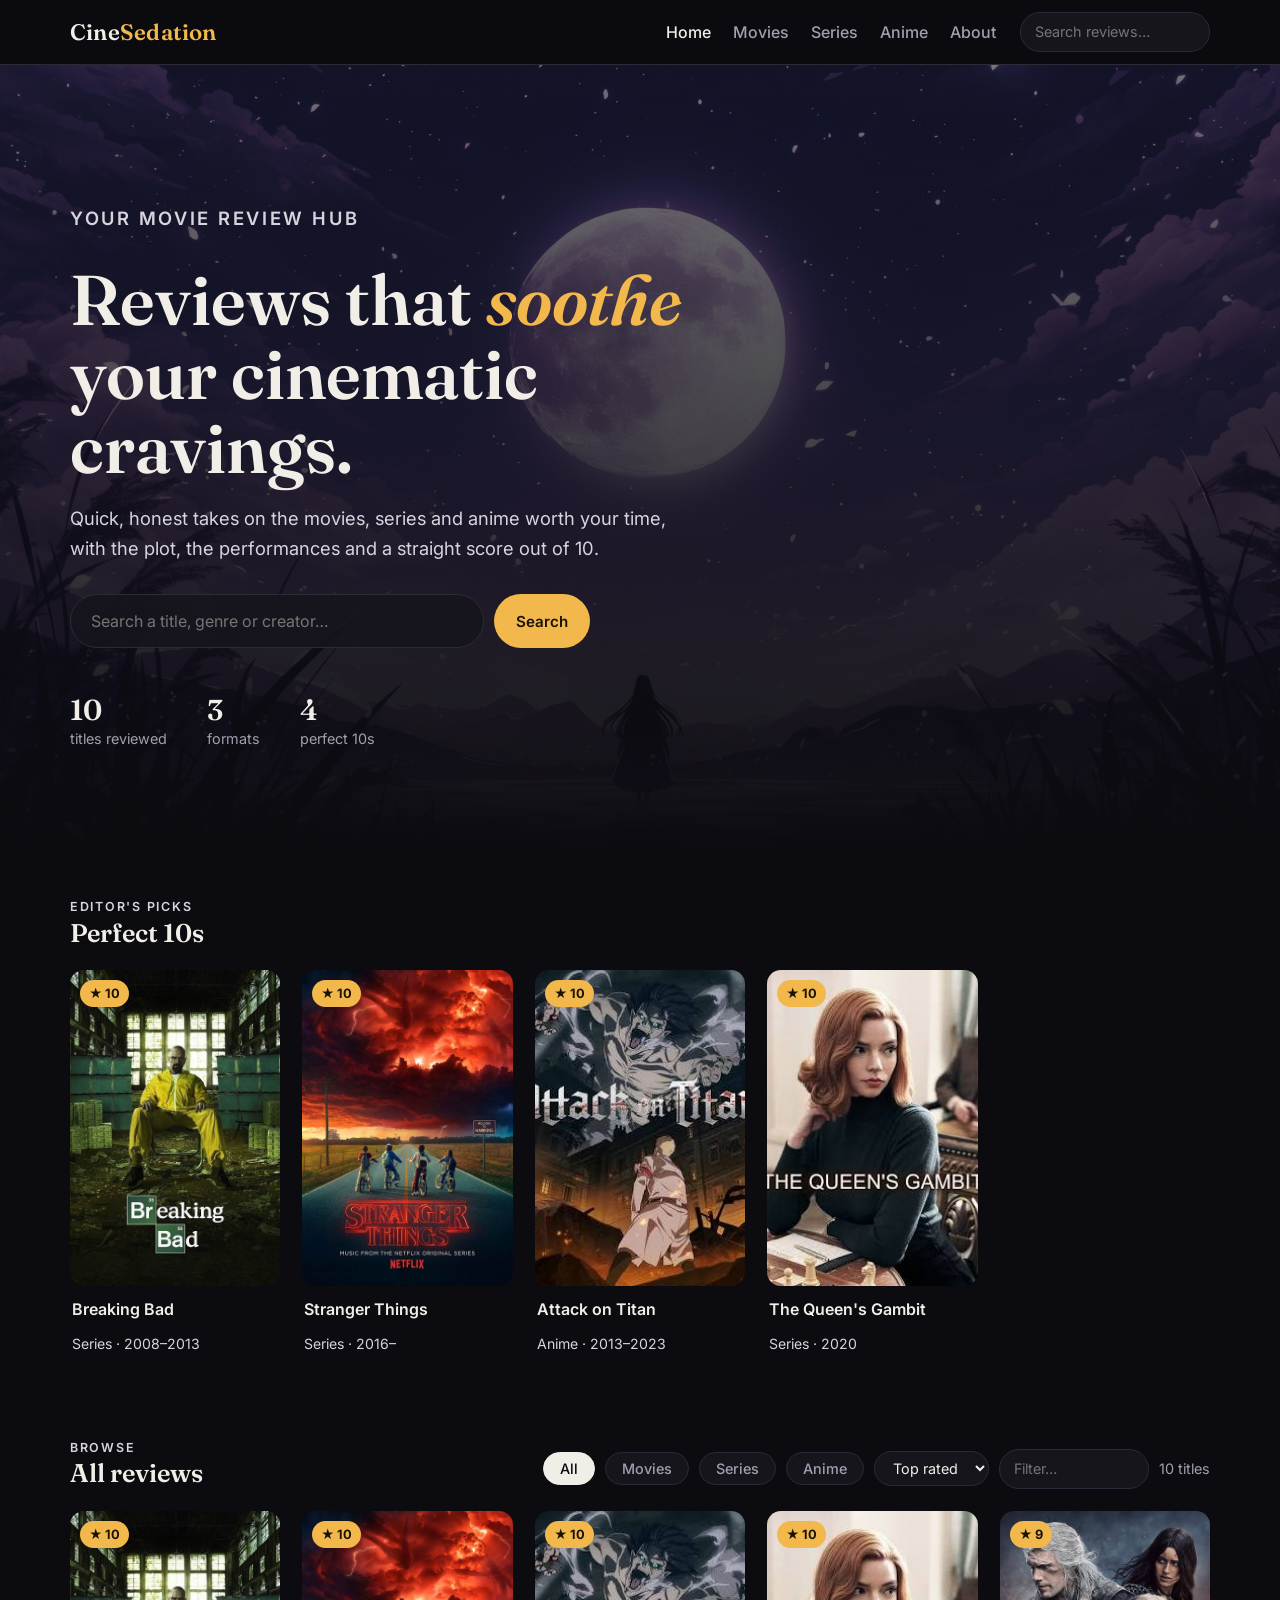
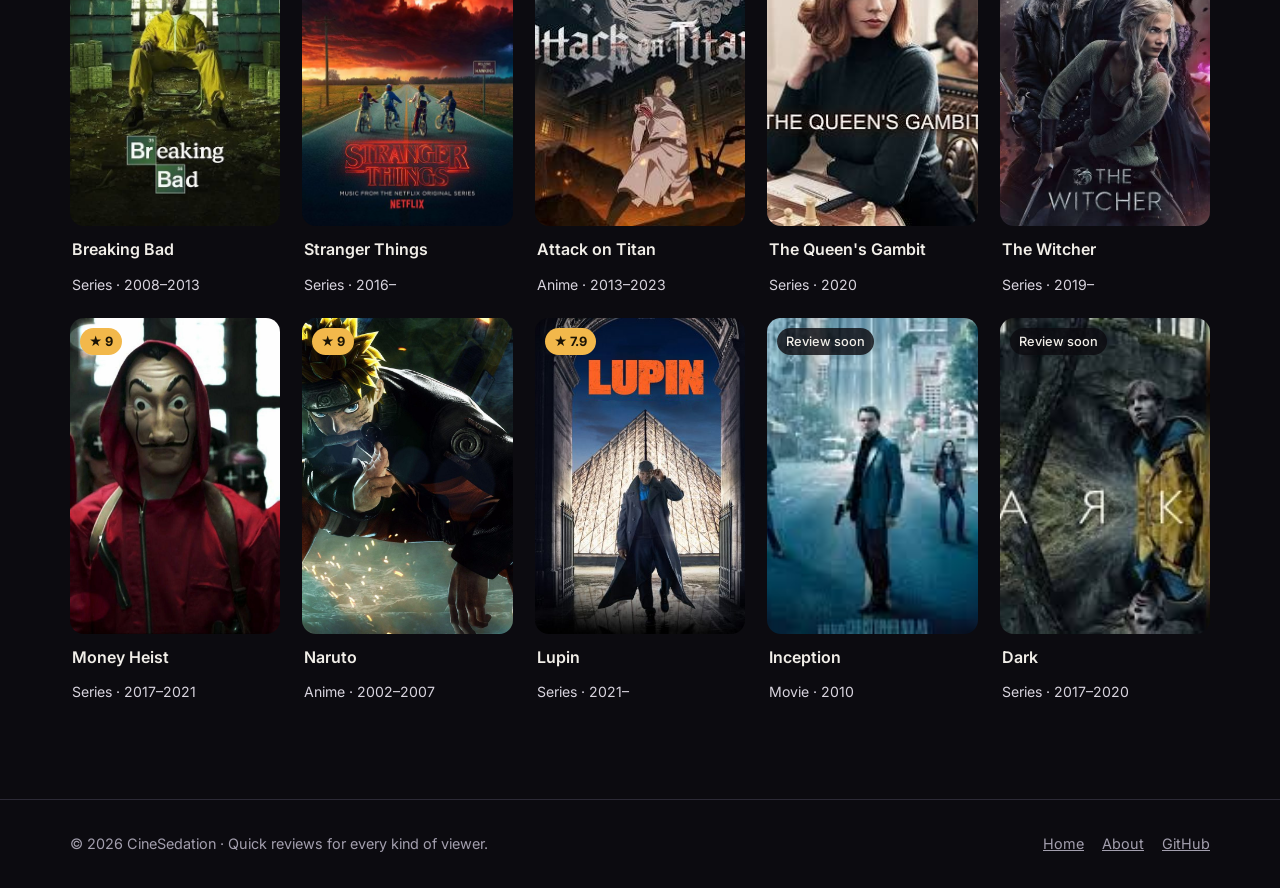
==== index.html @ 93fdcce1 "Rebuild CineSedation as a complete, responsive review site - One shared design and layout across hom" ====
<!DOCTYPE html>
<html lang="en">
<head>
  <meta charset="UTF-8">
  <meta name="viewport" content="width=device-width, initial-scale=1.0">
  <title>CineSedation · Movie, Series & Anime Reviews</title>
  <meta name="description" content="Quick, honest reviews of movies, TV series and anime. Find your next watch on CineSedation.">
  <meta property="og:title" content="CineSedation · Movie, Series & Anime Reviews">
  <meta property="og:description" content="Quick, honest reviews of movies, TV series and anime. Find your next watch on CineSedation.">
  <meta property="og:image" content="assets/img/hero-bg.jpg">
  <meta name="theme-color" content="#0c0b10">
  <link rel="icon" href="data:image/svg+xml,<svg xmlns=%22http://www.w3.org/2000/svg%22 viewBox=%220 0 100 100%22><text y=%22.9em%22 font-size=%2290%22>🎬</text></svg>">
  <link rel="preconnect" href="https://fonts.googleapis.com">
  <link rel="preconnect" href="https://fonts.gstatic.com" crossorigin>
  <link href="https://fonts.googleapis.com/css2?family=Fraunces:ital,opsz,wght@0,9..144,600;1,9..144,600&family=Inter:wght@400;500;600;700&display=swap" rel="stylesheet">
  <link rel="stylesheet" href="assets/css/style.css">
</head>
<body data-page="home">
  <a class="skip" href="#main">Skip to content</a>
  <header class="site-header">
    <div class="container">
      <a class="brand" href="index.html">Cine<span>Sedation</span></a>
      <ul class="nav" id="nav">
        <li><a href="index.html" aria-current="page">Home</a></li>
        <li><a href="index.html?type=Movie">Movies</a></li>
        <li><a href="index.html?type=Series">Series</a></li>
        <li><a href="index.html?type=Anime">Anime</a></li>
        <li><a href="about.html">About</a></li>
      </ul>
      <form class="nav-search" action="index.html" role="search">
        <input type="search" name="q" placeholder="Search reviews…" aria-label="Search reviews">
      </form>
      <button id="nav-toggle" aria-label="Menu" aria-expanded="false" aria-controls="nav">☰</button>
    </div>
  </header>
  <main id="main">
    <section class="hero">
      <div class="container">
        <p class="eyebrow">Your movie review hub</p>
        <h1>Reviews that <em>soothe</em> your cinematic cravings.</h1>
        <p>Quick, honest takes on the movies, series and anime worth your time, with the plot, the performances and a straight score out of 10.</p>
        <form id="hero-search" role="search">
          <input type="search" placeholder="Search a title, genre or creator…" aria-label="Search reviews" oninput="document.getElementById('search').value=this.value">
          <button class="btn" type="submit">Search</button>
        </form>
        <div class="stats">
          <div><strong id="stat-titles">10</strong>titles reviewed</div>
          <div><strong>3</strong>formats</div>
          <div><strong id="stat-tens">4</strong>perfect 10s</div>
        </div>
      </div>
    </section>

    <section class="container block">
      <div class="section-head">
        <div><p class="eyebrow">Editor's picks</p><h2>Perfect 10s</h2></div>
      </div>
      <div class="grid" id="picks"></div>
    </section>

    <section class="container block" id="browse">
      <div class="section-head">
        <div><p class="eyebrow">Browse</p><h2>All reviews</h2></div>
        <div class="filters">
          <button class="chip" data-type="All">All</button>
          <button class="chip" data-type="Movie">Movies</button>
          <button class="chip" data-type="Series">Series</button>
          <button class="chip" data-type="Anime">Anime</button>
          <label class="sr-only" for="sort">Sort by</label>
          <select id="sort"><option value="score">Top rated</option><option value="title">A–Z</option></select>
          <input type="search" id="search" placeholder="Filter…" aria-label="Filter reviews">
          <span id="count" aria-live="polite"></span>
        </div>
      </div>
      <div class="grid" id="grid"></div>
    </section>
  </main>
  <footer class="site-footer">
    <div class="container">
      <p>© <span id="year">2026</span> CineSedation · Quick reviews for every kind of viewer.</p>
      <nav><a href="index.html">Home</a><a href="about.html">About</a><a href="https://github.com/NAMAN-VERMA-02/web-development">GitHub</a></nav>
    </div>
  </footer>
  <script src="assets/js/data.js"></script>
  <script src="assets/js/app.js"></script>
</body>
</html>
---- assets/css/style.css ----
:root {
  --bg: #0c0b10;
  --surface: #16151c;
  --surface-2: #1f1d27;
  --line: #2c2a36;
  --text: #f1eee8;
  --muted: #a39fae;
  --gold: #f2b84b;
  --gold-ink: #1a1305;
  --radius: 14px;
  --max: 1180px;
  --serif: "Fraunces", Georgia, serif;
  --sans: "Inter", system-ui, -apple-system, "Segoe UI", sans-serif;
}

* { box-sizing: border-box; margin: 0; padding: 0; }
html { scroll-behavior: smooth; }
body { background: var(--bg); color: var(--text); font: 16px/1.65 var(--sans); min-height: 100vh; display: flex; flex-direction: column; }
main { flex: 1; }
img { max-width: 100%; display: block; }
a { color: inherit; }
:focus-visible { outline: 2px solid var(--gold); outline-offset: 3px; }
.container { width: 100%; max-width: var(--max); margin: 0 auto; padding: 0 20px; }
.muted { color: var(--muted); }
.small { font-size: .85rem; }
.skip { position: absolute; left: -999px; top: 8px; background: var(--gold); color: var(--gold-ink); padding: 8px 14px; border-radius: 8px; z-index: 100; }
.skip:focus { left: 8px; }

/* Header */
.site-header { position: sticky; top: 0; z-index: 50; background: rgba(12, 11, 16, .82); backdrop-filter: blur(12px); border-bottom: 1px solid var(--line); }
.site-header .container { display: flex; align-items: center; gap: 24px; height: 64px; }
.brand { font: 600 1.4rem var(--serif); text-decoration: none; letter-spacing: .01em; }
.brand span { color: var(--gold); }
.nav { display: flex; gap: 22px; margin-left: auto; list-style: none; }
.nav a { text-decoration: none; color: var(--muted); font-weight: 500; }
.nav a:hover, .nav a[aria-current="page"] { color: var(--text); }
.nav-search input { background: var(--surface); border: 1px solid var(--line); color: var(--text); border-radius: 999px; padding: 7px 14px; width: 190px; font: inherit; font-size: .9rem; }
#nav-toggle { display: none; margin-left: auto; background: none; border: 0; color: var(--text); font-size: 1.5rem; cursor: pointer; }

/* Buttons */
.btn { display: inline-flex; align-items: center; justify-content: center; gap: 6px; background: var(--gold); color: var(--gold-ink); border: 0; border-radius: 999px; padding: 11px 22px; font: 600 .95rem var(--sans); text-decoration: none; cursor: pointer; transition: transform .15s, filter .15s; }
.btn:hover { filter: brightness(1.08); transform: translateY(-1px); }
.btn-ghost { background: transparent; color: var(--text); border: 1px solid var(--line); }
.btn-ghost:hover { border-color: var(--gold); }

/* Hero */
.hero { position: relative; padding: 120px 0 100px; background: linear-gradient(180deg, rgba(12, 11, 16, .55), var(--bg)), url("../img/hero-bg.jpg") center/cover; }
.hero h1 { font: 600 clamp(2.4rem, 6vw, 4.4rem)/1.05 var(--serif); max-width: 14ch; }
.hero h1 em { color: var(--gold); font-style: italic; }
.hero p { color: #d8d4de; font-size: 1.15rem; max-width: 52ch; margin: 18px 0 30px; }
.hero form { display: flex; gap: 10px; max-width: 520px; }
.hero input { flex: 1; min-width: 0; background: rgba(22, 21, 28, .9); border: 1px solid var(--line); color: var(--text); border-radius: 999px; padding: 13px 20px; font: inherit; }
.stats { display: flex; gap: 40px; margin-top: 44px; color: var(--muted); font-size: .9rem; }
.stats strong { display: block; color: var(--text); font: 600 1.8rem var(--serif); }

/* Sections */
.block { padding-top: 36px; padding-bottom: 36px; }
.section-head { display: flex; flex-wrap: wrap; align-items: end; justify-content: space-between; gap: 16px; margin-bottom: 22px; }
h2 { font: 600 1.6rem/1.2 var(--serif); }
.eyebrow { text-transform: uppercase; letter-spacing: .14em; font-size: .78rem; color: var(--gold); font-weight: 600; }

/* Filters */
.filters { display: flex; flex-wrap: wrap; gap: 10px; align-items: center; }
.chip { background: var(--surface); color: var(--muted); border: 1px solid var(--line); border-radius: 999px; padding: 7px 16px; font: 500 .9rem var(--sans); cursor: pointer; }
.chip[aria-pressed="true"] { background: var(--text); color: var(--bg); border-color: var(--text); }
select { background: var(--surface); color: var(--text); border: 1px solid var(--line); border-radius: 999px; padding: 7px 14px; font: inherit; font-size: .9rem; }
#count { color: var(--muted); font-size: .9rem; }

/* Cards */
.grid { display: grid; grid-template-columns: repeat(auto-fill, minmax(180px, 1fr)); gap: 22px; }
.card { text-decoration: none; display: block; border-radius: var(--radius); }
.card-img { position: relative; aspect-ratio: 2 / 3; border-radius: var(--radius); overflow: hidden; background: var(--surface); }
.card-img img { width: 100%; height: 100%; object-fit: cover; transition: transform .4s ease; }
.card:hover .card-img img { transform: scale(1.05); }
.card-body { padding: 10px 2px 0; }
.card h3 { font-size: 1rem; font-weight: 600; }
.meta { color: var(--muted); font-size: .88rem; }
.badge { position: absolute; top: 10px; left: 10px; background: var(--gold); color: var(--gold-ink); font-weight: 700; font-size: .8rem; padding: 3px 9px; border-radius: 999px; }
.badge-muted { background: rgba(12, 11, 16, .8); color: var(--text); font-weight: 500; }
.empty { grid-column: 1 / -1; color: var(--muted); padding: 40px 0; text-align: center; }

/* Review page */
.review-hero { position: relative; padding: 70px 0 50px; overflow: hidden; isolation: isolate; }
.review-hero-bg { position: absolute; inset: -20px; background: center/cover; filter: blur(6px); opacity: .35; z-index: -2; }
.review-hero::after { content: ""; position: absolute; inset: 0; background: linear-gradient(180deg, transparent 30%, var(--bg)); z-index: -1; }
.review-hero-inner { display: grid; grid-template-columns: 240px 1fr; gap: 40px; align-items: end; }
.poster { width: 100%; aspect-ratio: 2 / 3; object-fit: cover; border-radius: var(--radius); box-shadow: 0 20px 50px rgba(0, 0, 0, .6); }
.review-hero h1 { font: 600 clamp(2.2rem, 5vw, 3.6rem)/1.05 var(--serif); margin: 6px 0 10px; }
.tagline { font-size: 1.15rem; color: #d8d4de; max-width: 55ch; margin-bottom: 8px; }
.tags { display: flex; flex-wrap: wrap; gap: 8px; list-style: none; margin: 16px 0 22px; }
.tags a { display: block; text-decoration: none; border: 1px solid var(--line); background: rgba(22, 21, 28, .7); border-radius: 999px; padding: 4px 12px; font-size: .85rem; }
.tags a:hover { border-color: var(--gold); }
.score { display: flex; align-items: center; gap: 14px; color: var(--muted); }
.score-num { font: 600 2.6rem/1 var(--serif); color: var(--gold); }
.score-num small { font-size: 1rem; color: var(--muted); }
.review-layout { display: grid; grid-template-columns: 1fr 340px; gap: 48px; align-items: start; }
.review-layout article .block { border-bottom: 1px solid var(--line); }
.block p { color: #d8d4de; margin-top: 10px; max-width: 70ch; }
.video { position: relative; aspect-ratio: 16 / 9; margin-top: 14px; border-radius: var(--radius); overflow: hidden; background: var(--surface); }
.video iframe { position: absolute; inset: 0; width: 100%; height: 100%; border: 0; }
aside { position: sticky; top: 84px; display: grid; gap: 18px; padding-top: 36px; }
.panel { background: var(--surface); border: 1px solid var(--line); border-radius: var(--radius); padding: 20px; display: grid; gap: 10px; }
.panel h2 { font-size: 1.15rem; }
.watch { display: flex; flex-wrap: wrap; gap: 8px; }
.rate { display: flex; gap: 4px; }
.rate button { background: none; border: 0; font-size: 2rem; line-height: 1; color: var(--line); cursor: pointer; transition: color .15s, transform .15s; }
.rate button.on { color: var(--gold); }
.rate button:hover { transform: scale(1.15); }
label { font-size: .85rem; color: var(--muted); }
.panel input, .panel textarea { width: 100%; background: var(--bg); border: 1px solid var(--line); color: var(--text); border-radius: 10px; padding: 10px 12px; font: inherit; resize: vertical; }
.user-reviews { list-style: none; display: grid; gap: 14px; margin-top: 16px; }
.user-reviews li:not(.muted) { background: var(--surface); border: 1px solid var(--line); border-radius: var(--radius); padding: 16px 18px; }
.user-reviews time { color: var(--muted); font-size: .85rem; margin-left: 10px; }
.user-reviews p { margin-top: 6px; white-space: pre-wrap; overflow-wrap: anywhere; }
.notfound { padding: 120px 20px; text-align: center; }
.notfound h1 { font: 600 3rem var(--serif); }
.notfound p { color: var(--muted); margin: 10px 0 24px; }

/* About */
.prose { max-width: 760px; padding-top: 60px; padding-bottom: 40px; }
.prose h1 { font: 600 clamp(2.2rem, 5vw, 3.4rem)/1.1 var(--serif); margin: 8px 0 18px; }
.prose h2 { margin: 40px 0 10px; }
.prose p, .prose li { color: #d8d4de; }
.prose p + p { margin-top: 14px; }
.prose ul { padding-left: 20px; display: grid; gap: 6px; margin-top: 10px; }
.prose strong { color: var(--text); }
.logo-plate { background: #fff; border-radius: var(--radius); padding: 16px; width: 200px; margin-bottom: 20px; }

/* Footer */
.site-footer { border-top: 1px solid var(--line); margin-top: 60px; padding: 32px 0; color: var(--muted); font-size: .9rem; }
.site-footer .container { display: flex; flex-wrap: wrap; justify-content: space-between; gap: 12px; }
.site-footer a { color: var(--muted); margin-left: 18px; }
.site-footer a:hover { color: var(--text); }

/* Responsive */
@media (max-width: 900px) {
  .review-layout { grid-template-columns: 1fr; gap: 0; }
  aside { position: static; }
}
@media (max-width: 720px) {
  #nav-toggle { display: block; }
  .nav, .nav-search { display: none; }
  .nav-open .nav { display: flex; flex-direction: column; position: absolute; top: 64px; left: 0; right: 0; background: var(--bg); padding: 16px 20px; border-bottom: 1px solid var(--line); margin: 0; }
  .hero { padding: 80px 0 60px; }
  .hero form { flex-direction: column; }
  .stats { gap: 24px; }
  .grid { grid-template-columns: repeat(2, 1fr); gap: 16px; }
  .review-hero-inner { grid-template-columns: 1fr; gap: 24px; }
  .poster { width: 160px; }
  .site-footer a { margin: 0 18px 0 0; }
}
@media (prefers-reduced-motion: reduce) {
  html { scroll-behavior: auto; }
  * { transition: none !important; }
}
.sr-only { position: absolute; width: 1px; height: 1px; overflow: hidden; clip: rect(0 0 0 0); white-space: nowrap; }
#search { background: var(--surface); color: var(--text); border: 1px solid var(--line); border-radius: 999px; padding: 7px 14px; font: inherit; font-size: .9rem; width: 150px; }
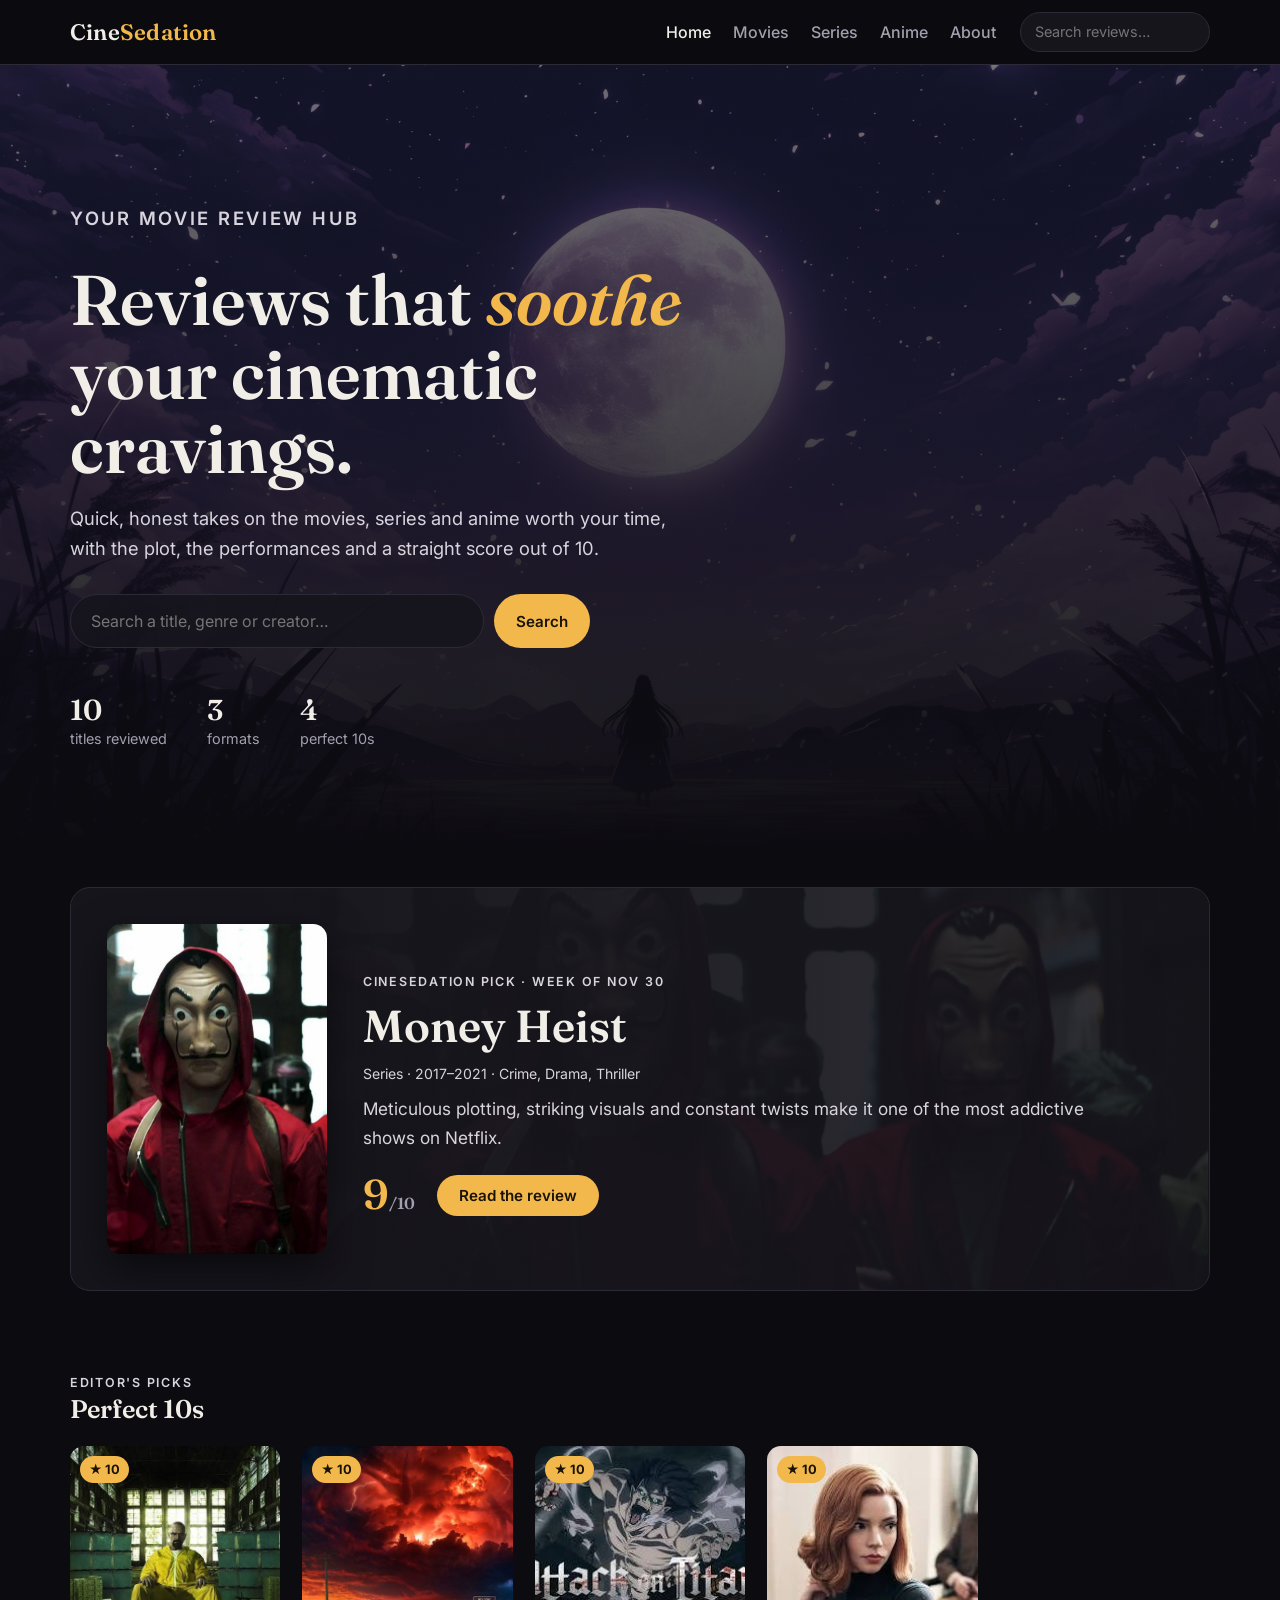
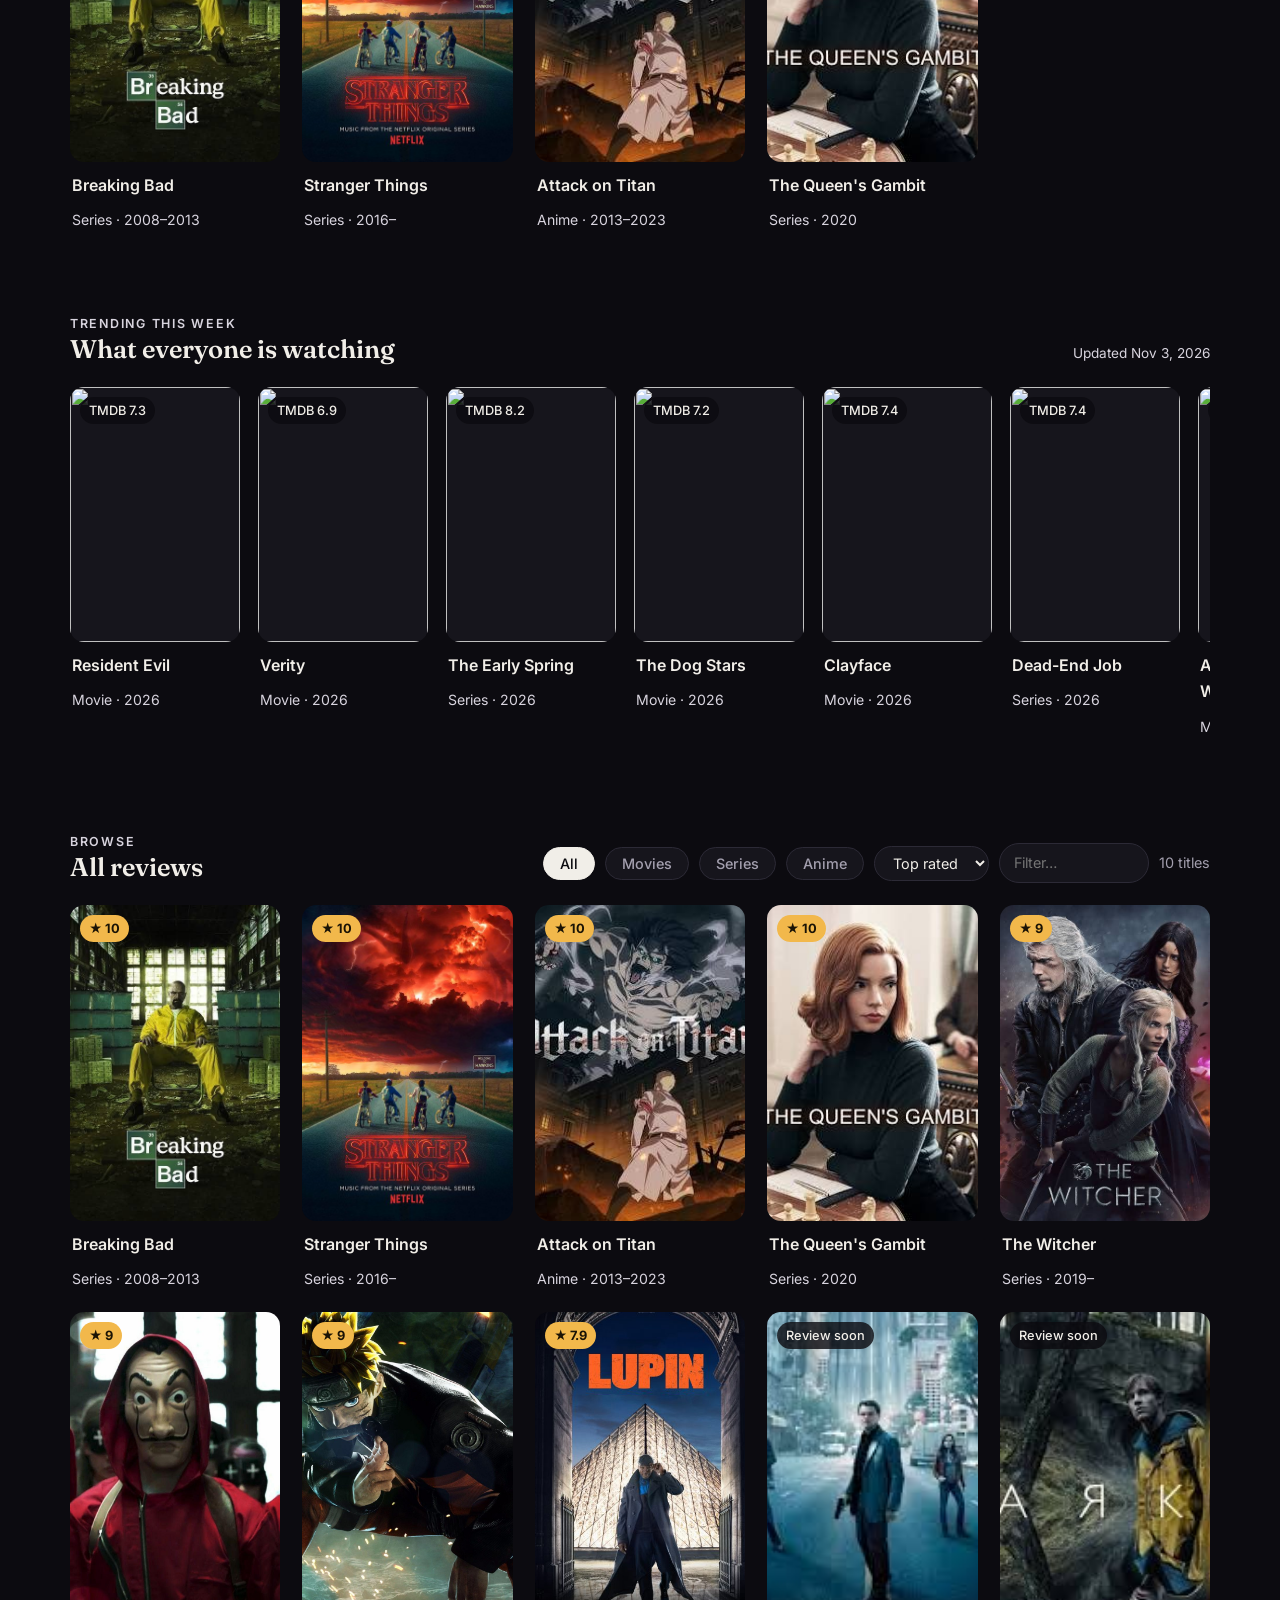
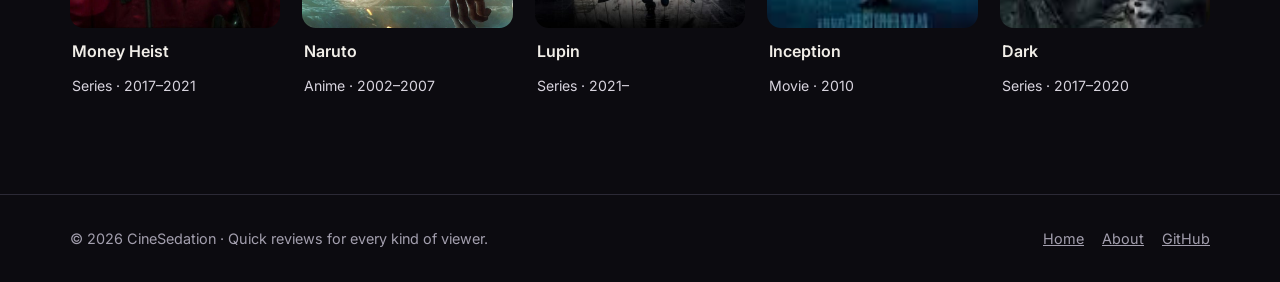
==== commit 1c919bd1: "Add Netflix and Prime Video rows, audience rating counts and pick of the week - Weekly script now al" ====
--- a/index.html
+++ b/index.html
@@ -51,11 +51,38 @@
       </div>
     </section>
 
+    <section class="container block" id="week-pick" aria-labelledby="week-pick-title"></section>
+
     <section class="container block">
       <div class="section-head">
         <div><p class="eyebrow">Editor's picks</p><h2>Perfect 10s</h2></div>
       </div>
       <div class="grid" id="picks"></div>
+    </section>
+
+    <section class="container block live-row" id="trending" hidden>
+      <div class="section-head">
+        <div><p class="eyebrow">Trending this week</p><h2>What everyone is watching</h2></div>
+        <p class="muted small live-updated"></p>
+      </div>
+      <div class="row"></div>
+    </section>
+
+    <section class="container block live-row" id="netflix" hidden>
+      <div class="section-head">
+        <div><p class="eyebrow eyebrow-netflix">Netflix India</p><h2>Popular on Netflix right now</h2></div>
+        <p class="muted small live-updated"></p>
+      </div>
+      <div class="row"></div>
+    </section>
+
+    <section class="container block live-row" id="prime" hidden>
+      <div class="section-head">
+        <div><p class="eyebrow eyebrow-prime">Prime Video India</p><h2>Popular on Prime Video right now</h2></div>
+        <p class="muted small live-updated"></p>
+      </div>
+      <div class="row"></div>
+      <p class="muted small tmdb-note">Live data and rating counts from <a href="https://www.themoviedb.org/" target="_blank" rel="noopener">TMDB</a>, updated every Monday. This site uses the TMDB API but is not endorsed or certified by TMDB.</p>
     </section>
 
     <section class="container block" id="browse">
@@ -81,6 +108,7 @@
       <nav><a href="index.html">Home</a><a href="about.html">About</a><a href="https://github.com/NAMAN-VERMA-02/web-development">GitHub</a></nav>
     </div>
   </footer>
+  <script src="assets/js/trending.js"></script>
   <script src="assets/js/data.js"></script>
   <script src="assets/js/app.js"></script>
 </body>
--- a/assets/css/style.css
+++ b/assets/css/style.css
@@ -155,3 +155,31 @@
 }
 .sr-only { position: absolute; width: 1px; height: 1px; overflow: hidden; clip: rect(0 0 0 0); white-space: nowrap; }
 #search { background: var(--surface); color: var(--text); border: 1px solid var(--line); border-radius: 999px; padding: 7px 14px; font: inherit; font-size: .9rem; width: 150px; }
+.tmdb-note { margin-top: 14px; }
+
+/* Live rows: one horizontal line of posters that scrolls inside itself */
+.row { display: grid; grid-auto-flow: column; grid-auto-columns: 170px; gap: 18px; overflow-x: auto; scroll-snap-type: x mandatory; padding-bottom: 12px; scrollbar-width: thin; scrollbar-color: var(--line) transparent; }
+.row .card { scroll-snap-align: start; }
+.audience { font-size: .8rem; }
+.eyebrow-netflix { color: #e50914; }
+.eyebrow-prime { color: #1fa7e0; }
+
+/* Pick of the week */
+.feature { position: relative; isolation: isolate; overflow: hidden; display: grid; grid-template-columns: 220px 1fr; gap: 36px; align-items: center; padding: 36px; border-radius: 20px; border: 1px solid var(--line); background: var(--surface); }
+.feature-bg { position: absolute; inset: 0; background: center/cover; opacity: .28; z-index: -2; }
+.feature::after { content: ""; position: absolute; inset: 0; background: linear-gradient(90deg, var(--surface) 15%, rgba(22, 21, 28, .55)); z-index: -1; }
+.feature-poster { width: 100%; aspect-ratio: 2 / 3; object-fit: cover; border-radius: var(--radius); box-shadow: 0 16px 40px rgba(0, 0, 0, .55); }
+.feature h2 { font-size: clamp(1.8rem, 4vw, 2.8rem); margin: 6px 0 4px; }
+.feature-verdict { color: #d8d4de; font-size: 1.08rem; max-width: 60ch; margin: 14px 0 22px; }
+.feature-actions { display: flex; align-items: center; gap: 22px; }
+
+/* Score pair on review page */
+.scores { display: flex; flex-wrap: wrap; gap: 32px; }
+.score span:last-child { line-height: 1.35; font-size: .9rem; }
+.score-audience { color: var(--text); }
+
+@media (max-width: 720px) {
+  .row { grid-auto-columns: 42%; }
+  .feature { grid-template-columns: 1fr; padding: 22px; gap: 20px; }
+  .feature-poster { width: 140px; }
+}
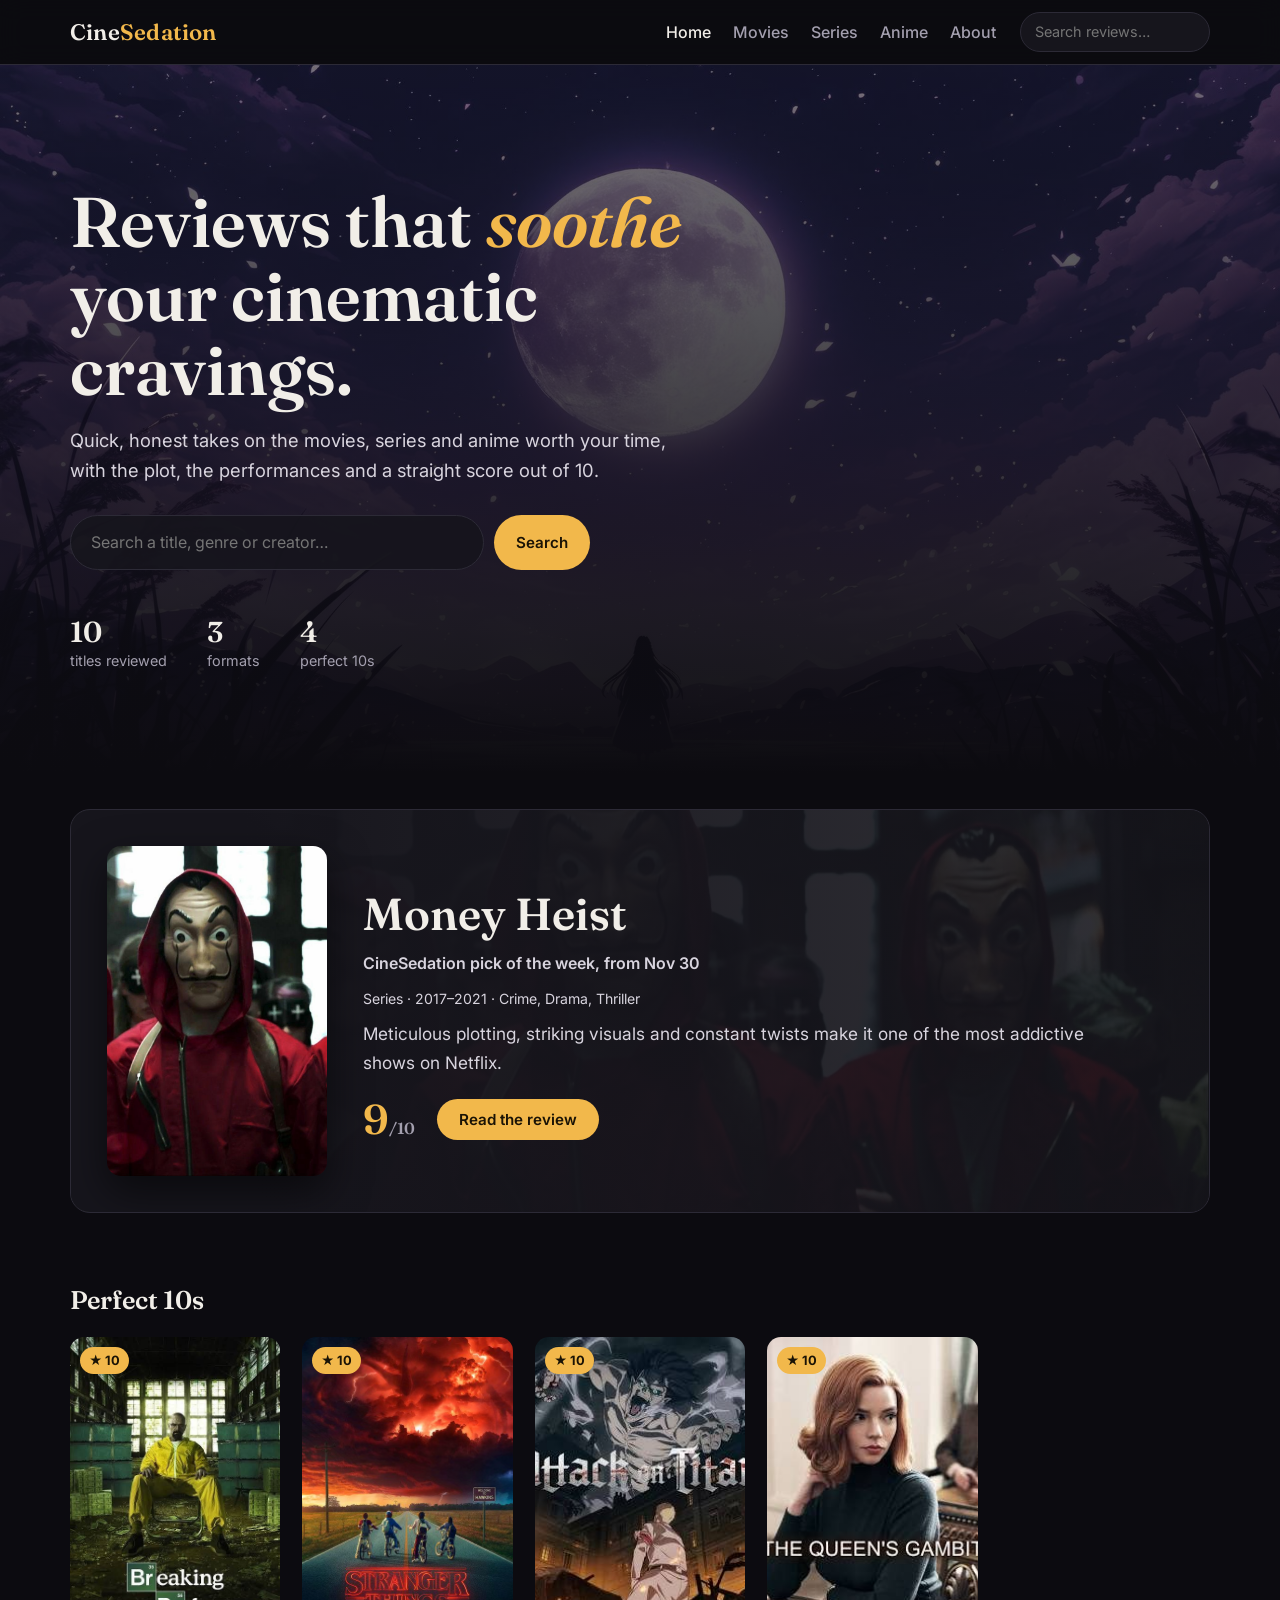
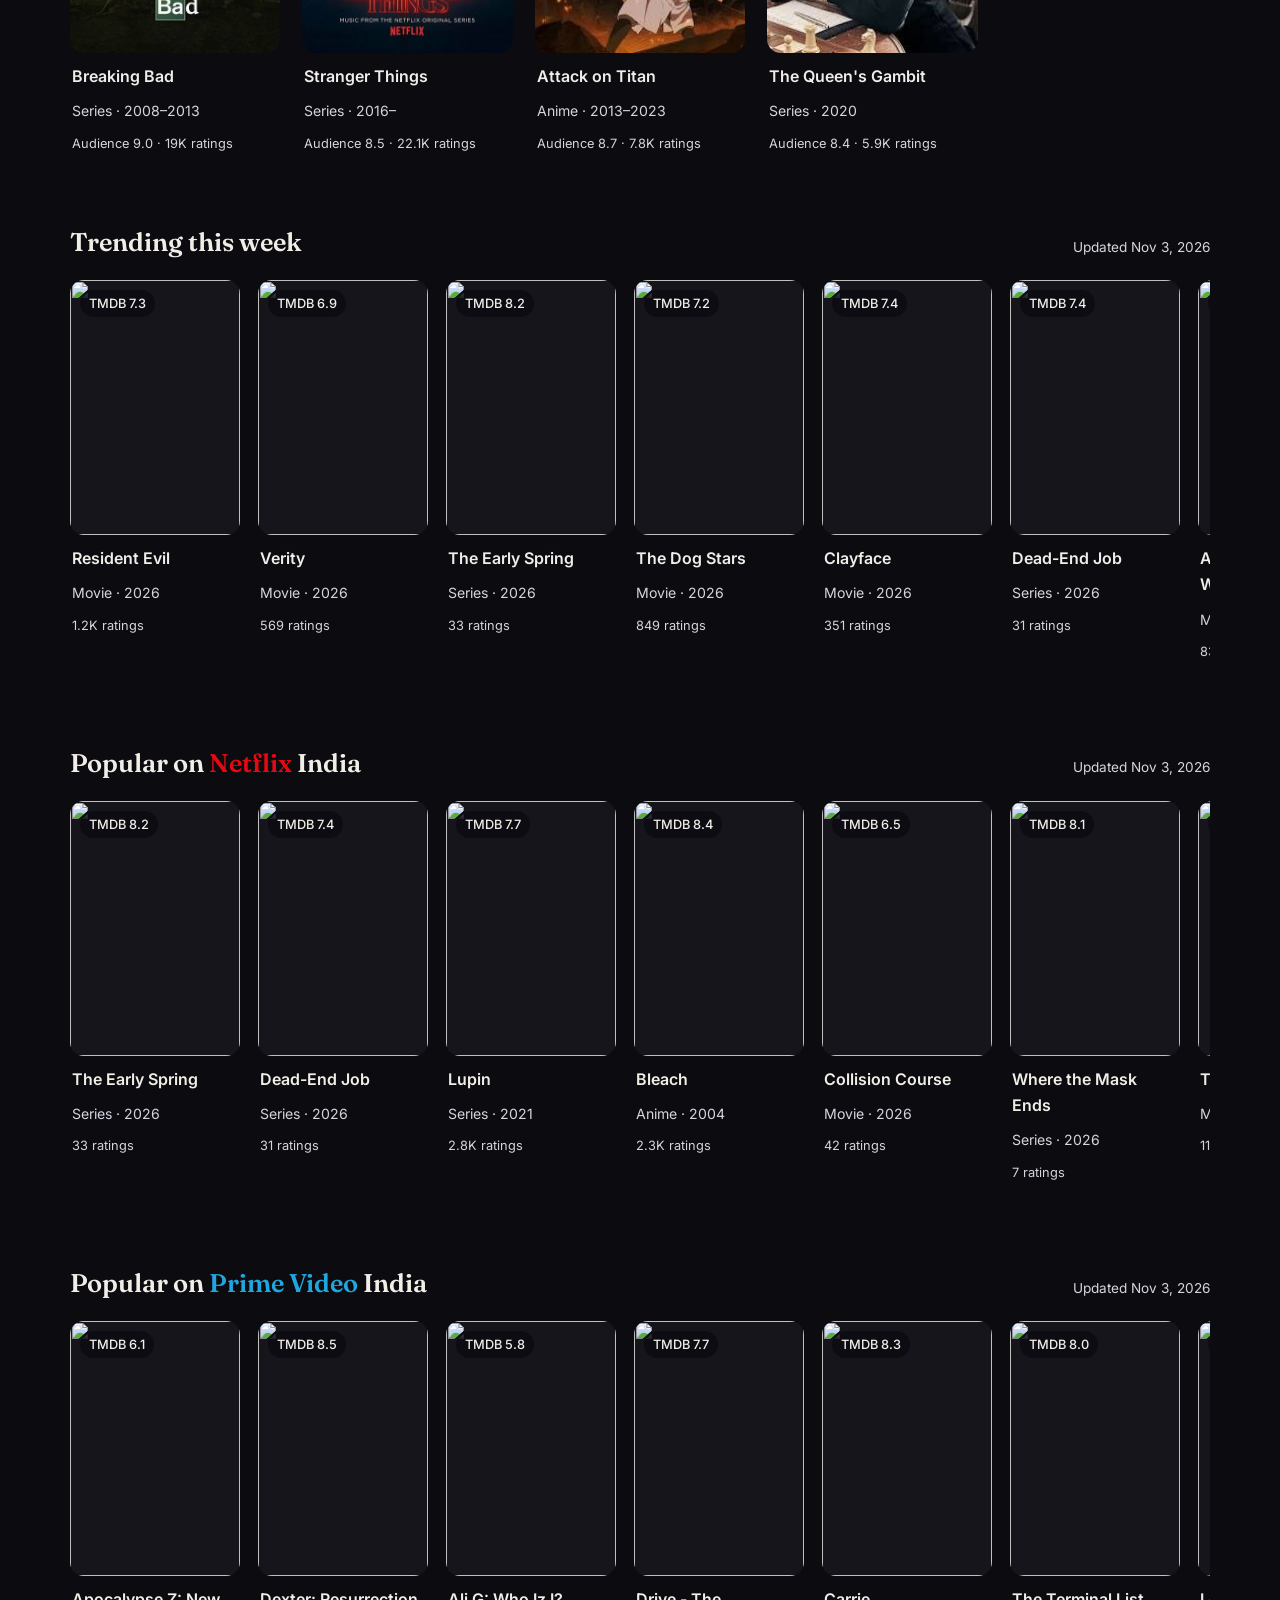
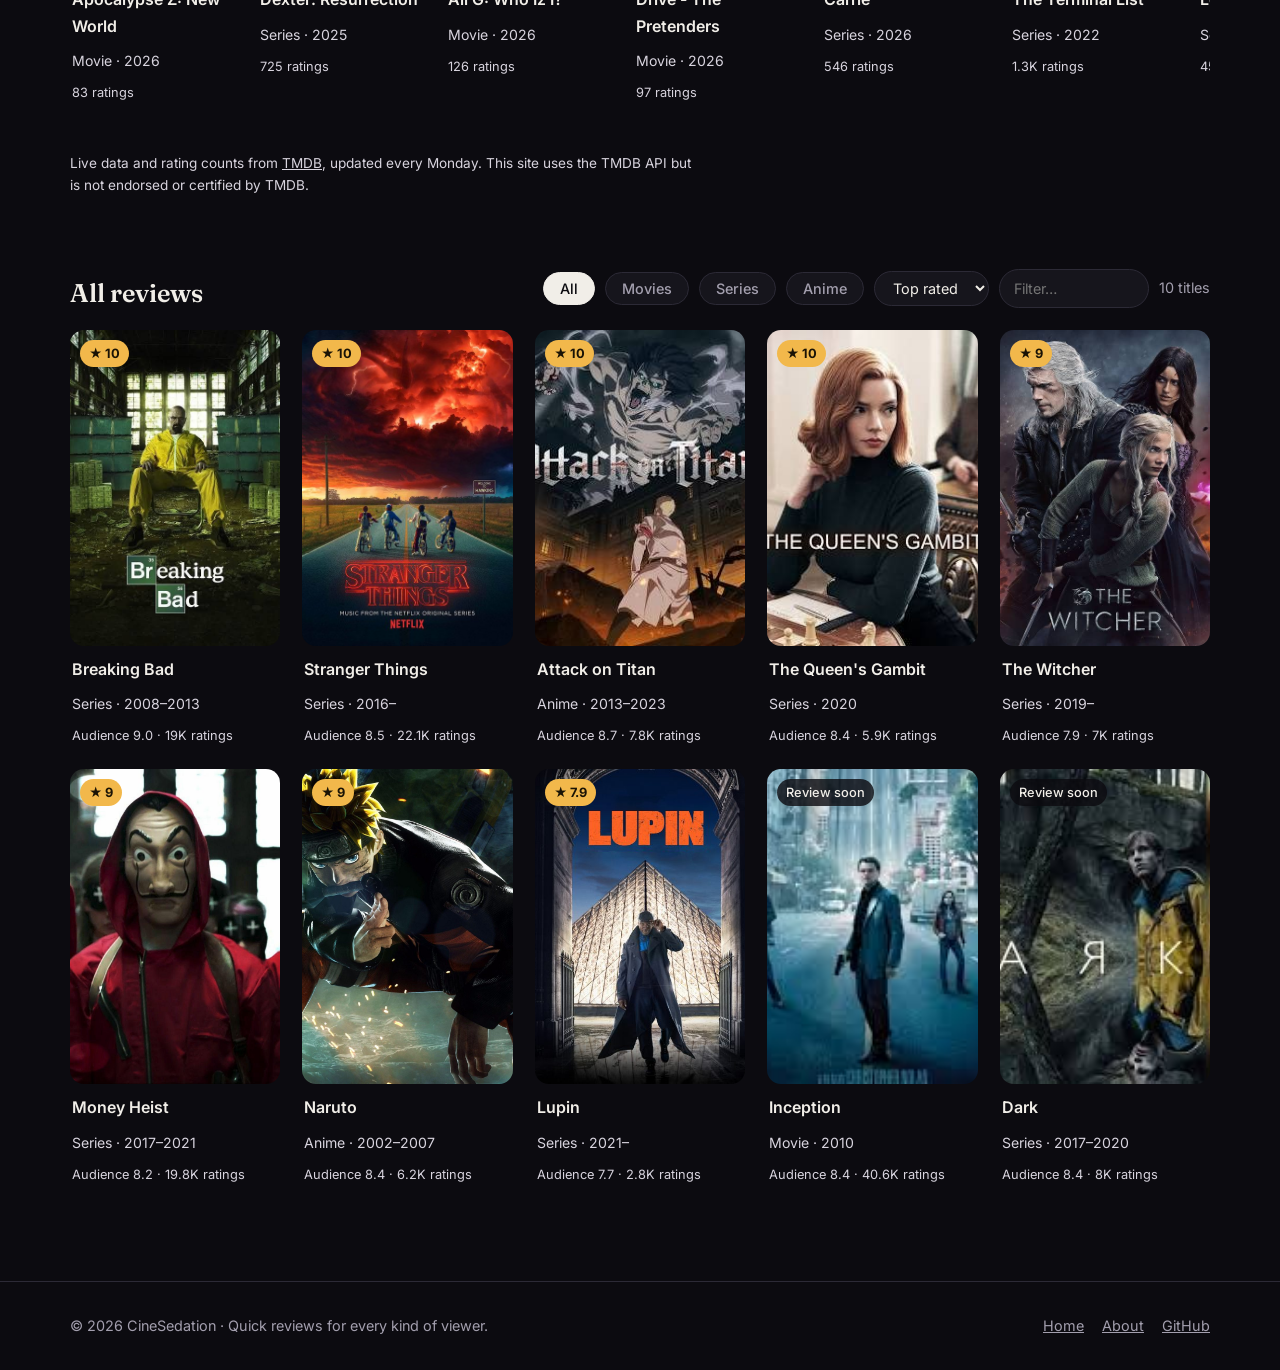
==== commit 8dcfdd30: "Drop label text above headings; put the info in the headings instead" ====
--- a/index.html
+++ b/index.html
@@ -36,7 +36,6 @@
   <main id="main">
     <section class="hero">
       <div class="container">
-        <p class="eyebrow">Your movie review hub</p>
         <h1>Reviews that <em>soothe</em> your cinematic cravings.</h1>
         <p>Quick, honest takes on the movies, series and anime worth your time, with the plot, the performances and a straight score out of 10.</p>
         <form id="hero-search" role="search">
@@ -55,14 +54,14 @@
 
     <section class="container block">
       <div class="section-head">
-        <div><p class="eyebrow">Editor's picks</p><h2>Perfect 10s</h2></div>
+        <h2>Perfect 10s</h2>
       </div>
       <div class="grid" id="picks"></div>
     </section>
 
     <section class="container block live-row" id="trending" hidden>
       <div class="section-head">
-        <div><p class="eyebrow">Trending this week</p><h2>What everyone is watching</h2></div>
+        <h2>Trending this week</h2>
         <p class="muted small live-updated"></p>
       </div>
       <div class="row"></div>
@@ -70,7 +69,7 @@
 
     <section class="container block live-row" id="netflix" hidden>
       <div class="section-head">
-        <div><p class="eyebrow eyebrow-netflix">Netflix India</p><h2>Popular on Netflix right now</h2></div>
+        <h2>Popular on <span class="brand-netflix">Netflix</span> India</h2>
         <p class="muted small live-updated"></p>
       </div>
       <div class="row"></div>
@@ -78,7 +77,7 @@
 
     <section class="container block live-row" id="prime" hidden>
       <div class="section-head">
-        <div><p class="eyebrow eyebrow-prime">Prime Video India</p><h2>Popular on Prime Video right now</h2></div>
+        <h2>Popular on <span class="brand-prime">Prime Video</span> India</h2>
         <p class="muted small live-updated"></p>
       </div>
       <div class="row"></div>
@@ -87,7 +86,7 @@
 
     <section class="container block" id="browse">
       <div class="section-head">
-        <div><p class="eyebrow">Browse</p><h2>All reviews</h2></div>
+        <h2>All reviews</h2>
         <div class="filters">
           <button class="chip" data-type="All">All</button>
           <button class="chip" data-type="Movie">Movies</button>
--- a/assets/css/style.css
+++ b/assets/css/style.css
@@ -57,7 +57,6 @@
 .block { padding-top: 36px; padding-bottom: 36px; }
 .section-head { display: flex; flex-wrap: wrap; align-items: end; justify-content: space-between; gap: 16px; margin-bottom: 22px; }
 h2 { font: 600 1.6rem/1.2 var(--serif); }
-.eyebrow { text-transform: uppercase; letter-spacing: .14em; font-size: .78rem; color: var(--gold); font-weight: 600; }
 
 /* Filters */
 .filters { display: flex; flex-wrap: wrap; gap: 10px; align-items: center; }
@@ -161,8 +160,9 @@
 .row { display: grid; grid-auto-flow: column; grid-auto-columns: 170px; gap: 18px; overflow-x: auto; scroll-snap-type: x mandatory; padding-bottom: 12px; scrollbar-width: thin; scrollbar-color: var(--line) transparent; }
 .row .card { scroll-snap-align: start; }
 .audience { font-size: .8rem; }
-.eyebrow-netflix { color: #e50914; }
-.eyebrow-prime { color: #1fa7e0; }
+.brand-netflix { color: #e50914; }
+.brand-prime { color: #1fa7e0; }
+.feature-label { color: var(--gold); font-weight: 600; margin-bottom: 4px; }
 
 /* Pick of the week */
 .feature { position: relative; isolation: isolate; overflow: hidden; display: grid; grid-template-columns: 220px 1fr; gap: 36px; align-items: center; padding: 36px; border-radius: 20px; border: 1px solid var(--line); background: var(--surface); }
